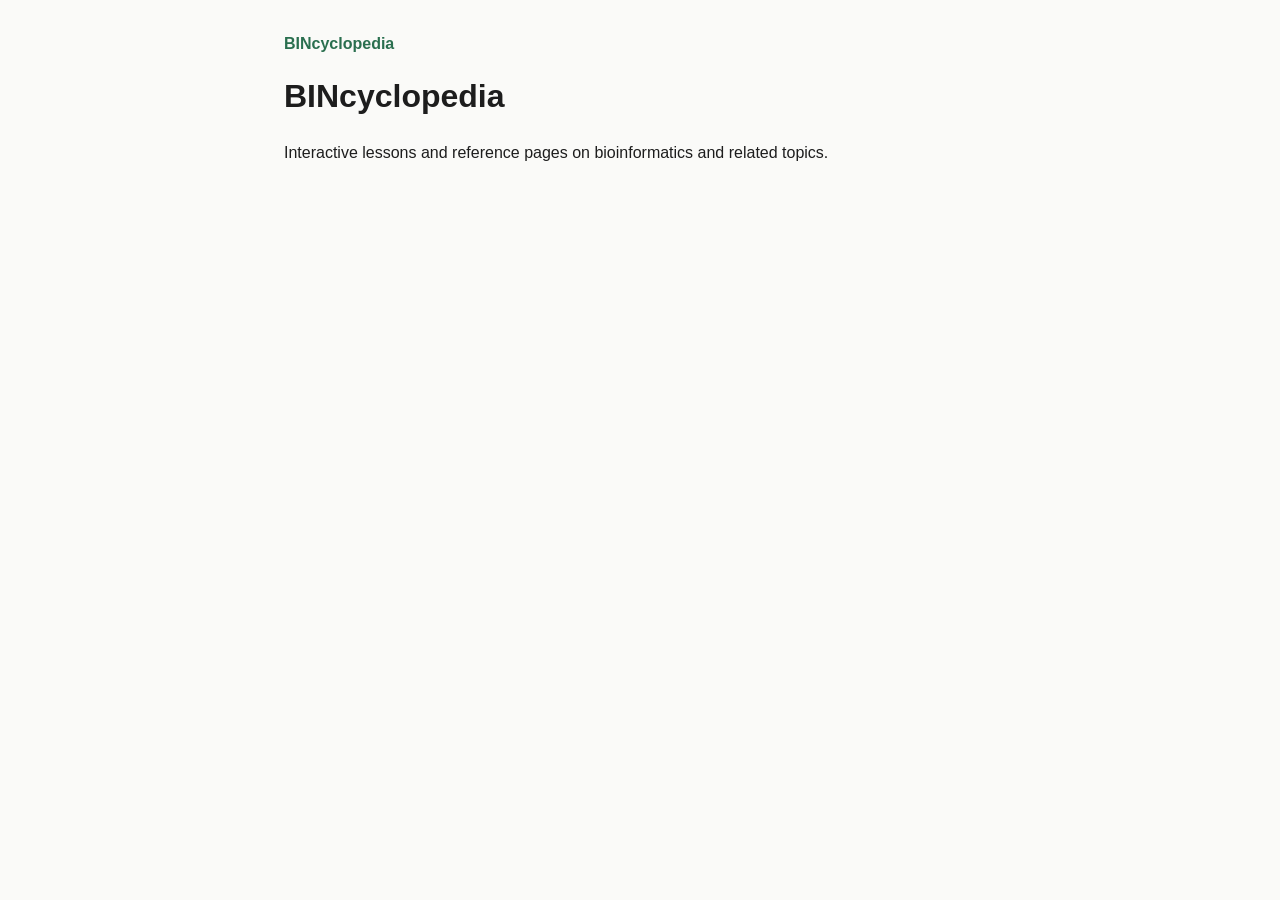
==== index.html @ a0780722 "Scaffold static site essentials: landing page, shared styles, Pages basics" ====
<!DOCTYPE html>
<html lang="en">
<head>
<meta charset="UTF-8">
<meta name="viewport" content="width=device-width, initial-scale=1.0">
<title>BINcyclopedia</title>
<link rel="stylesheet" href="assets/css/style.css">
</head>
<body>
<header>
  <a href="index.html">BINcyclopedia</a>
</header>
<main>
  <h1>BINcyclopedia</h1>
  <p>Interactive lessons and reference pages on bioinformatics and related topics.</p>

  <ul class="lesson-list">
    <!-- lessons go here -->
  </ul>
</main>
</body>
</html>
---- assets/css/style.css ----
:root {
  --bg: #fafaf8;
  --text: #1d1d1d;
  --muted: #666;
  --accent: #2a6f4f;
  --border: #ddd;
}

* {
  box-sizing: border-box;
}

body {
  margin: 0;
  font-family: -apple-system, Segoe UI, Roboto, sans-serif;
  background: var(--bg);
  color: var(--text);
  line-height: 1.5;
}

header {
  padding: 2rem 1.5rem 1rem;
  max-width: 760px;
  margin: 0 auto;
}

header a {
  color: var(--accent);
  text-decoration: none;
  font-weight: 600;
}

main {
  max-width: 760px;
  margin: 0 auto;
  padding: 0 1.5rem 3rem;
}

h1 {
  margin-top: 0;
}

.lesson-list {
  list-style: none;
  padding: 0;
}

.lesson-list li {
  border: 1px solid var(--border);
  border-radius: 8px;
  padding: 1rem;
  margin-bottom: 0.75rem;
}

.lesson-list a {
  color: var(--accent);
  text-decoration: none;
  font-weight: 600;
}

.lesson-list p {
  margin: 0.25rem 0 0;
  color: var(--muted);
  font-size: 0.95rem;
}

.widget {
  border: 1px solid var(--border);
  border-radius: 8px;
  padding: 1.25rem;
  margin: 1.5rem 0;
  background: white;
}

textarea, input {
  font-family: ui-monospace, Consolas, monospace;
  font-size: 1rem;
  width: 100%;
  padding: 0.5rem;
  border: 1px solid var(--border);
  border-radius: 6px;
}

.codon {
  display: inline-block;
  padding: 0.1rem 0.2rem;
  border-radius: 4px;
}

.codon.even { background: #e6f2ec; }
.codon.odd { background: #f2e9e6; }

.aa-sequence {
  font-family: ui-monospace, Consolas, monospace;
  font-size: 1.1rem;
  margin-top: 0.75rem;
  word-break: break-word;
}
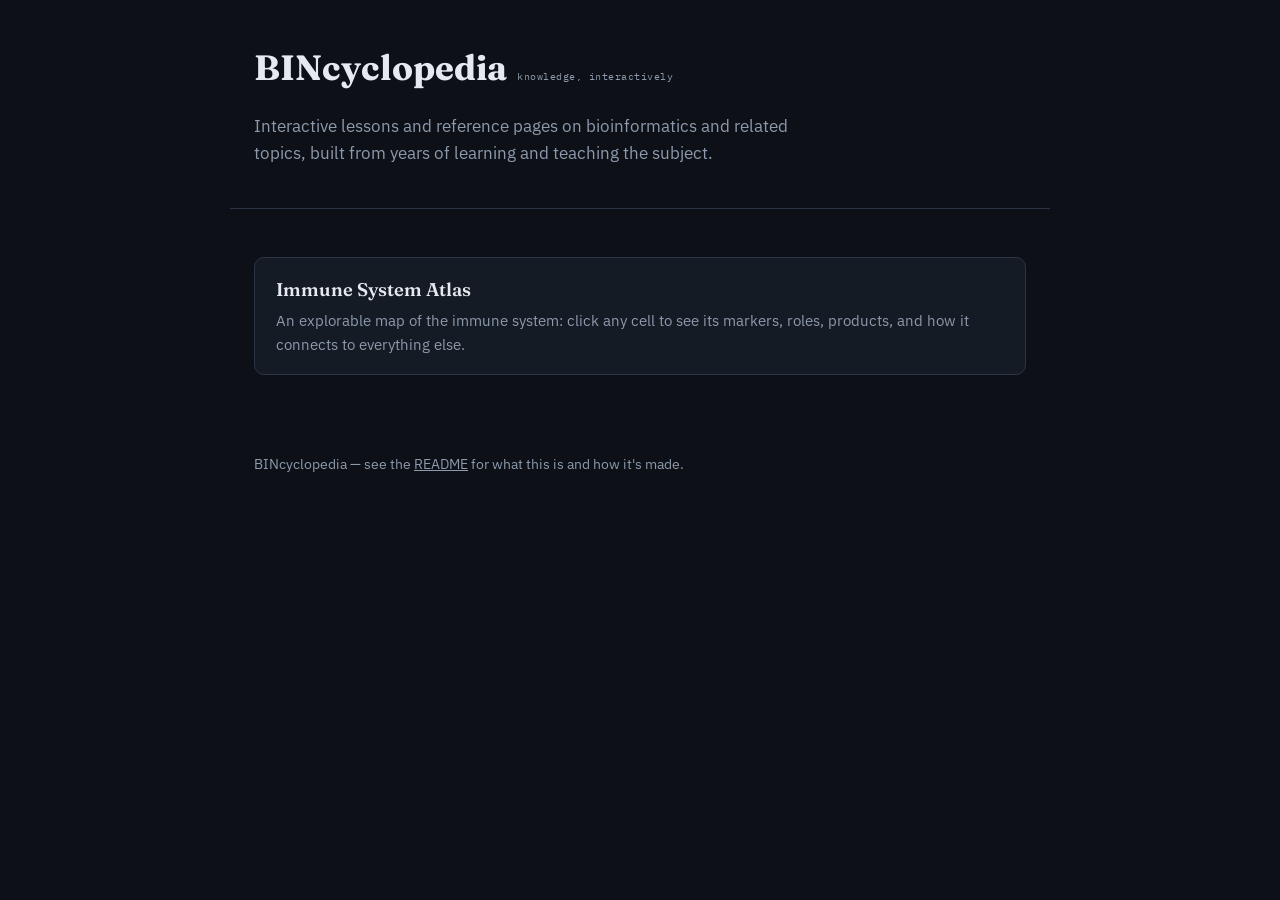
==== commit 6c0b0a78: "Add README sections and Immune System Atlas lesson, restyle site to match" ====
--- a/index.html
+++ b/index.html
@@ -4,19 +4,26 @@
 <meta charset="UTF-8">
 <meta name="viewport" content="width=device-width, initial-scale=1.0">
 <title>BINcyclopedia</title>
+<link rel="preconnect" href="https://fonts.googleapis.com">
+<link rel="preconnect" href="https://fonts.gstatic.com" crossorigin>
+<link href="https://fonts.googleapis.com/css2?family=Fraunces:opsz,wght@9..144,500;9..144,700&family=IBM+Plex+Sans:wght@400;500;600&family=IBM+Plex+Mono:wght@400;500&display=swap" rel="stylesheet">
 <link rel="stylesheet" href="assets/css/style.css">
 </head>
 <body>
 <header>
-  <a href="index.html">BINcyclopedia</a>
+  <h1>BINcyclopedia<small>knowledge, interactively</small></h1>
+  <p class="tagline">Interactive lessons and reference pages on bioinformatics and related topics, built from years of learning and teaching the subject.</p>
 </header>
 <main>
-  <h1>BINcyclopedia</h1>
-  <p>Interactive lessons and reference pages on bioinformatics and related topics.</p>
-
   <ul class="lesson-list">
-    <!-- lessons go here -->
+    <li>
+      <a href="lessons/immune-system-atlas/index.html">Immune System Atlas</a>
+      <p>An explorable map of the immune system: click any cell to see its markers, roles, products, and how it connects to everything else.</p>
+    </li>
   </ul>
 </main>
+<footer>
+  BINcyclopedia &mdash; see the <a href="https://github.com/Gortaf/BINcyclopedia#readme" style="color:inherit">README</a> for what this is and how it's made.
+</footer>
 </body>
 </html>
--- a/assets/css/style.css
+++ b/assets/css/style.css
@@ -1,84 +1,153 @@
 :root {
-  --bg: #fafaf8;
-  --text: #1d1d1d;
-  --muted: #666;
-  --accent: #2a6f4f;
-  --border: #ddd;
+  color-scheme: dark;
+  --bg: #0d1117;
+  --surface: #151b24;
+  --surface-2: #1c2431;
+  --line: #2a3445;
+  --text: #e6e9ef;
+  --muted: #8d99ac;
+  --accent: #f2c14e;
+  --display: "Fraunces", Georgia, serif;
+  --body: "IBM Plex Sans", system-ui, sans-serif;
+  --mono: "IBM Plex Mono", ui-monospace, monospace;
 }
 
 * {
   box-sizing: border-box;
 }
 
+html, body {
+  margin: 0;
+}
+
 body {
-  margin: 0;
-  font-family: -apple-system, Segoe UI, Roboto, sans-serif;
   background: var(--bg);
   color: var(--text);
-  line-height: 1.5;
+  font-family: var(--body);
+  font-size: 15px;
+  line-height: 1.6;
 }
 
 header {
-  padding: 2rem 1.5rem 1rem;
-  max-width: 760px;
+  padding: 2.5rem 1.5rem 1.5rem;
+  max-width: 820px;
   margin: 0 auto;
+  border-bottom: 1px solid var(--line);
 }
 
-header a {
+header a.home-link {
+  display: inline-block;
+  margin-bottom: 0.75rem;
+  color: var(--muted);
+  text-decoration: none;
+  font: 500 12.5px var(--mono);
+  letter-spacing: 0.5px;
+}
+
+header a.home-link:hover {
   color: var(--accent);
-  text-decoration: none;
-  font-weight: 600;
+}
+
+h1 {
+  font-family: var(--display);
+  font-weight: 700;
+  font-size: 2.2rem;
+  margin: 0 0 0.5rem;
+  text-wrap: balance;
+}
+
+h1 small {
+  font-family: var(--mono);
+  font-weight: 400;
+  font-size: 0.6rem;
+  color: var(--muted);
+  margin-left: 10px;
+  letter-spacing: 0.5px;
 }
 
 main {
-  max-width: 760px;
+  max-width: 820px;
   margin: 0 auto;
-  padding: 0 1.5rem 3rem;
+  padding: 1.5rem 1.5rem 4rem;
 }
 
-h1 {
-  margin-top: 0;
+p {
+  color: var(--text);
+}
+
+.tagline {
+  color: var(--muted);
+  font-size: 1.05rem;
+  max-width: 560px;
 }
 
 .lesson-list {
   list-style: none;
   padding: 0;
+  display: grid;
+  gap: 0.9rem;
+  margin-top: 1.5rem;
 }
 
 .lesson-list li {
-  border: 1px solid var(--border);
-  border-radius: 8px;
-  padding: 1rem;
-  margin-bottom: 0.75rem;
+  border: 1px solid var(--line);
+  border-radius: 10px;
+  padding: 1.1rem 1.3rem;
+  background: var(--surface);
+  transition: border-color 0.15s;
+}
+
+.lesson-list li:hover {
+  border-color: var(--accent);
 }
 
 .lesson-list a {
+  color: var(--text);
+  text-decoration: none;
+  font-family: var(--display);
+  font-weight: 600;
+  font-size: 1.15rem;
+}
+
+.lesson-list a:hover {
   color: var(--accent);
-  text-decoration: none;
-  font-weight: 600;
 }
 
 .lesson-list p {
-  margin: 0.25rem 0 0;
+  margin: 0.3rem 0 0;
   color: var(--muted);
-  font-size: 0.95rem;
+  font-size: 0.92rem;
+}
+
+.badge {
+  display: inline-block;
+  font: 500 10.5px var(--mono);
+  letter-spacing: 0.8px;
+  text-transform: uppercase;
+  padding: 2px 9px;
+  border-radius: 4px;
+  color: #0d1117;
+  background: var(--accent);
+  margin-bottom: 0.5rem;
 }
 
 .widget {
-  border: 1px solid var(--border);
-  border-radius: 8px;
+  border: 1px solid var(--line);
+  border-radius: 10px;
   padding: 1.25rem;
   margin: 1.5rem 0;
-  background: white;
+  background: var(--surface);
 }
 
 textarea, input {
-  font-family: ui-monospace, Consolas, monospace;
+  font-family: var(--mono);
   font-size: 1rem;
   width: 100%;
   padding: 0.5rem;
-  border: 1px solid var(--border);
+  border: 1px solid var(--line);
   border-radius: 6px;
+  background: var(--surface-2);
+  color: var(--text);
 }
 
 .codon {
@@ -87,12 +156,21 @@
   border-radius: 4px;
 }
 
-.codon.even { background: #e6f2ec; }
-.codon.odd { background: #f2e9e6; }
+.codon.even { background: rgba(76, 194, 160, 0.18); }
+.codon.odd { background: rgba(238, 118, 80, 0.18); }
 
 .aa-sequence {
-  font-family: ui-monospace, Consolas, monospace;
+  font-family: var(--mono);
   font-size: 1.1rem;
   margin-top: 0.75rem;
   word-break: break-word;
+  color: var(--text);
 }
+
+footer {
+  max-width: 820px;
+  margin: 0 auto;
+  padding: 0 1.5rem 3rem;
+  color: var(--muted);
+  font-size: 0.85rem;
+}
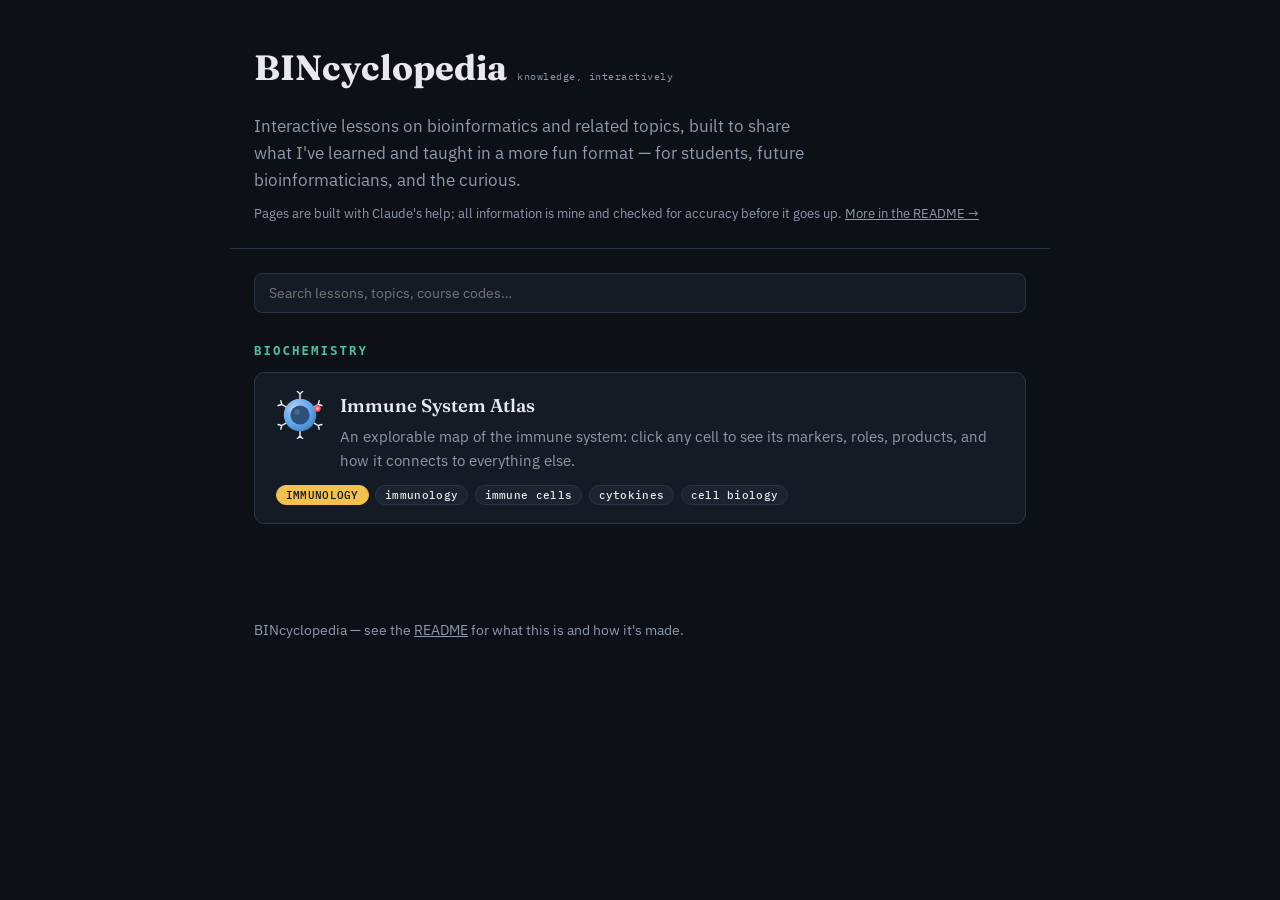
==== commit 1cb63b45: "Add category/tag system, data-driven landing page, and atlas-style lesson icons" ====
--- a/index.html
+++ b/index.html
@@ -12,18 +12,20 @@
 <body>
 <header>
   <h1>BINcyclopedia<small>knowledge, interactively</small></h1>
-  <p class="tagline">Interactive lessons and reference pages on bioinformatics and related topics, built from years of learning and teaching the subject.</p>
+  <p class="tagline">Interactive lessons on bioinformatics and related topics, built to share what I've learned and taught in a more fun format &mdash; for students, future bioinformaticians, and the curious.</p>
+  <p class="disclaimer">Pages are built with Claude's help; all information is mine and checked for accuracy before it goes up. <a href="https://github.com/Gortaf/BINcyclopedia#readme">More in the README &rarr;</a></p>
 </header>
 <main>
-  <ul class="lesson-list">
-    <li>
-      <a href="lessons/immune-system-atlas/index.html">Immune System Atlas</a>
-      <p>An explorable map of the immune system: click any cell to see its markers, roles, products, and how it connects to everything else.</p>
-    </li>
-  </ul>
+  <div class="search-bar">
+    <input id="search" type="search" placeholder="Search lessons, topics, course codes&hellip;" aria-label="Search lessons">
+  </div>
+  <div id="lessons"></div>
 </main>
 <footer>
   BINcyclopedia &mdash; see the <a href="https://github.com/Gortaf/BINcyclopedia#readme" style="color:inherit">README</a> for what this is and how it's made.
 </footer>
+<script src="assets/js/icons.js"></script>
+<script src="assets/js/lessons.js"></script>
+<script src="assets/js/site.js"></script>
 </body>
 </html>
--- a/assets/css/style.css
+++ b/assets/css/style.css
@@ -75,10 +75,66 @@
   color: var(--text);
 }
 
+a {
+  color: var(--accent);
+}
+
 .tagline {
   color: var(--muted);
   font-size: 1.05rem;
   max-width: 560px;
+  margin-bottom: 0.6rem;
+}
+
+.disclaimer {
+  color: var(--muted);
+  font-size: 0.82rem;
+  margin: 0;
+}
+
+.disclaimer a {
+  color: var(--muted);
+  text-decoration: underline;
+}
+
+.disclaimer a:hover {
+  color: var(--accent);
+}
+
+/* Search */
+
+.search-bar {
+  margin-bottom: 1.75rem;
+}
+
+#search {
+  background: var(--surface);
+  border: 1px solid var(--line);
+  border-radius: 8px;
+  color: var(--text);
+  padding: 0.6rem 0.9rem;
+  font: 400 14px var(--body);
+  width: 100%;
+}
+
+#search:focus {
+  outline: 2px solid var(--accent);
+  outline-offset: 1px;
+}
+
+/* Domains and lessons */
+
+.domain {
+  margin-bottom: 2rem;
+}
+
+.domain-title {
+  font-family: var(--mono);
+  font-size: 0.78rem;
+  letter-spacing: 2px;
+  text-transform: uppercase;
+  color: var(--c, var(--accent));
+  margin: 0 0 0.75rem;
 }
 
 .lesson-list {
@@ -86,7 +142,7 @@
   padding: 0;
   display: grid;
   gap: 0.9rem;
-  margin-top: 1.5rem;
+  margin: 0;
 }
 
 .lesson-list li {
@@ -101,23 +157,94 @@
   border-color: var(--accent);
 }
 
-.lesson-list a {
-  color: var(--text);
+.lesson-link {
+  display: flex;
+  gap: 1rem;
+  align-items: flex-start;
   text-decoration: none;
+  color: inherit;
+}
+
+.lesson-icon {
+  flex: none;
+  width: 48px;
+  height: 48px;
+}
+
+.lesson-icon svg {
+  width: 100%;
+  height: 100%;
+  display: block;
+}
+
+.lesson-body {
+  min-width: 0;
+}
+
+.lesson-title {
+  display: block;
+  color: var(--text);
   font-family: var(--display);
   font-weight: 600;
   font-size: 1.15rem;
 }
 
-.lesson-list a:hover {
+.lesson-link:hover .lesson-title {
   color: var(--accent);
 }
 
-.lesson-list p {
+.lesson-body p {
   margin: 0.3rem 0 0;
   color: var(--muted);
   font-size: 0.92rem;
 }
+
+.empty {
+  color: var(--muted);
+}
+
+/* Tags */
+
+.tags {
+  display: flex;
+  flex-wrap: wrap;
+  gap: 0.4rem;
+  margin-top: 0.8rem;
+}
+
+.tag {
+  font: 500 10.5px var(--mono);
+  letter-spacing: 0.3px;
+  padding: 2px 9px;
+  border-radius: 999px;
+  border: 1px solid var(--line);
+  background: var(--surface-2);
+  color: var(--muted);
+  cursor: pointer;
+}
+
+.tag:hover {
+  border-color: var(--accent);
+  color: var(--text);
+}
+
+.tag-category {
+  color: #0d1117;
+  background: var(--accent);
+  border-color: var(--accent);
+  text-transform: uppercase;
+}
+
+.tag-matter {
+  color: var(--text);
+}
+
+.tag-class {
+  color: var(--text);
+  border-style: dashed;
+}
+
+/* Misc shared widgets (used by in-lesson demos) */
 
 .badge {
   display: inline-block;
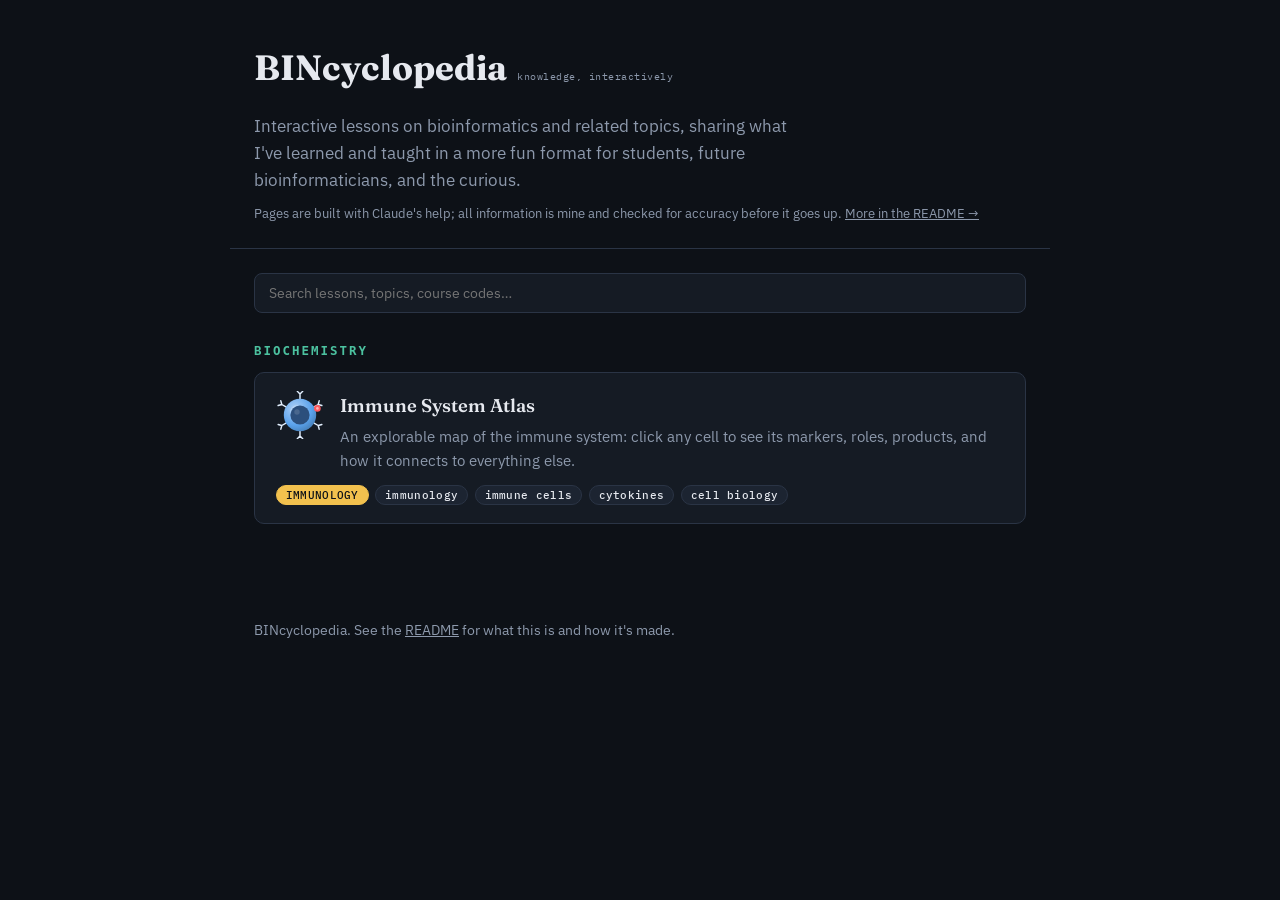
==== commit c6134d69: "Copy-edit README and site text: cut staged contrast and stray em dashes" ====
--- a/index.html
+++ b/index.html
@@ -12,7 +12,7 @@
 <body>
 <header>
   <h1>BINcyclopedia<small>knowledge, interactively</small></h1>
-  <p class="tagline">Interactive lessons on bioinformatics and related topics, built to share what I've learned and taught in a more fun format &mdash; for students, future bioinformaticians, and the curious.</p>
+  <p class="tagline">Interactive lessons on bioinformatics and related topics, sharing what I've learned and taught in a more fun format for students, future bioinformaticians, and the curious.</p>
   <p class="disclaimer">Pages are built with Claude's help; all information is mine and checked for accuracy before it goes up. <a href="https://github.com/Gortaf/BINcyclopedia#readme">More in the README &rarr;</a></p>
 </header>
 <main>
@@ -22,7 +22,7 @@
   <div id="lessons"></div>
 </main>
 <footer>
-  BINcyclopedia &mdash; see the <a href="https://github.com/Gortaf/BINcyclopedia#readme" style="color:inherit">README</a> for what this is and how it's made.
+  BINcyclopedia. See the <a href="https://github.com/Gortaf/BINcyclopedia#readme" style="color:inherit">README</a> for what this is and how it's made.
 </footer>
 <script src="assets/js/icons.js"></script>
 <script src="assets/js/lessons.js"></script>
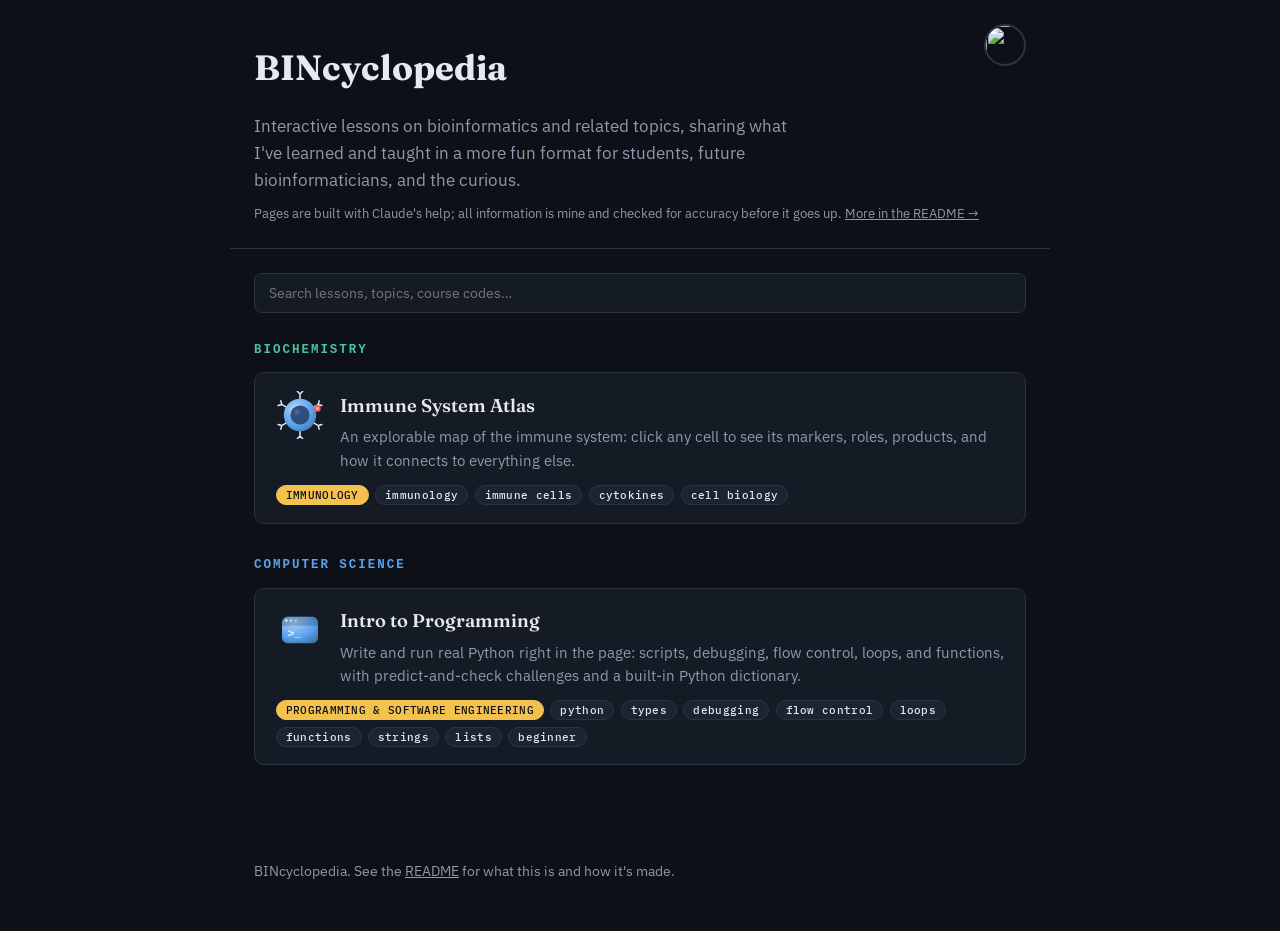
==== commit 87054880: "Add Strings and Lists concepts, author widget, and more visible collapsed sections" ====
--- a/index.html
+++ b/index.html
@@ -11,7 +11,13 @@
 </head>
 <body>
 <header>
-  <h1>BINcyclopedia<small>knowledge, interactively</small></h1>
+  <div class="authors">
+    <a class="author-avatar" href="https://github.com/Gortaf" target="_blank" rel="noopener" aria-label="Gortaf on GitHub">
+      <img src="https://github.com/Gortaf.png?size=80" alt="">
+      <span class="author-bubble">Gortaf, a PhD student in Bioinformatics, building BINcyclopedia to share what I've learned (and taught) in a more fun format.</span>
+    </a>
+  </div>
+  <h1>BINcyclopedia</h1>
   <p class="tagline">Interactive lessons on bioinformatics and related topics, sharing what I've learned and taught in a more fun format for students, future bioinformaticians, and the curious.</p>
   <p class="disclaimer">Pages are built with Claude's help; all information is mine and checked for accuracy before it goes up. <a href="https://github.com/Gortaf/BINcyclopedia#readme">More in the README &rarr;</a></p>
 </header>
--- a/assets/css/style.css
+++ b/assets/css/style.css
@@ -29,10 +29,78 @@
 }
 
 header {
+  position: relative;
   padding: 2.5rem 1.5rem 1.5rem;
   max-width: 820px;
   margin: 0 auto;
   border-bottom: 1px solid var(--line);
+}
+
+.authors {
+  position: absolute;
+  top: 1.5rem;
+  right: 1.5rem;
+}
+
+.author-avatar {
+  position: relative;
+  display: inline-block;
+  width: 42px;
+  height: 42px;
+}
+
+.author-avatar img {
+  display: block;
+  width: 42px;
+  height: 42px;
+  border-radius: 50%;
+  border: 2px solid var(--line);
+  transition: border-color 0.15s;
+}
+
+.author-avatar:hover img,
+.author-avatar:focus-visible img {
+  border-color: var(--accent);
+}
+
+.author-bubble {
+  position: absolute;
+  top: calc(100% + 12px);
+  right: 0;
+  width: 220px;
+  background: var(--surface);
+  border: 1px solid var(--line);
+  border-radius: 10px;
+  padding: 0.65rem 0.85rem;
+  font-size: 12.5px;
+  line-height: 1.45;
+  color: var(--text);
+  opacity: 0;
+  visibility: hidden;
+  transform: translateY(-4px);
+  transition: opacity 0.18s ease, transform 0.18s ease, visibility 0.18s;
+  pointer-events: none;
+  z-index: 10;
+}
+
+.author-bubble::before {
+  content: "";
+  position: absolute;
+  top: -6px;
+  right: 14px;
+  width: 10px;
+  height: 10px;
+  background: var(--surface);
+  border-left: 1px solid var(--line);
+  border-top: 1px solid var(--line);
+  transform: rotate(45deg);
+}
+
+.author-avatar:hover .author-bubble,
+.author-avatar:focus-visible .author-bubble {
+  opacity: 1;
+  visibility: visible;
+  transform: translateY(0);
 }
 
 header a.home-link {
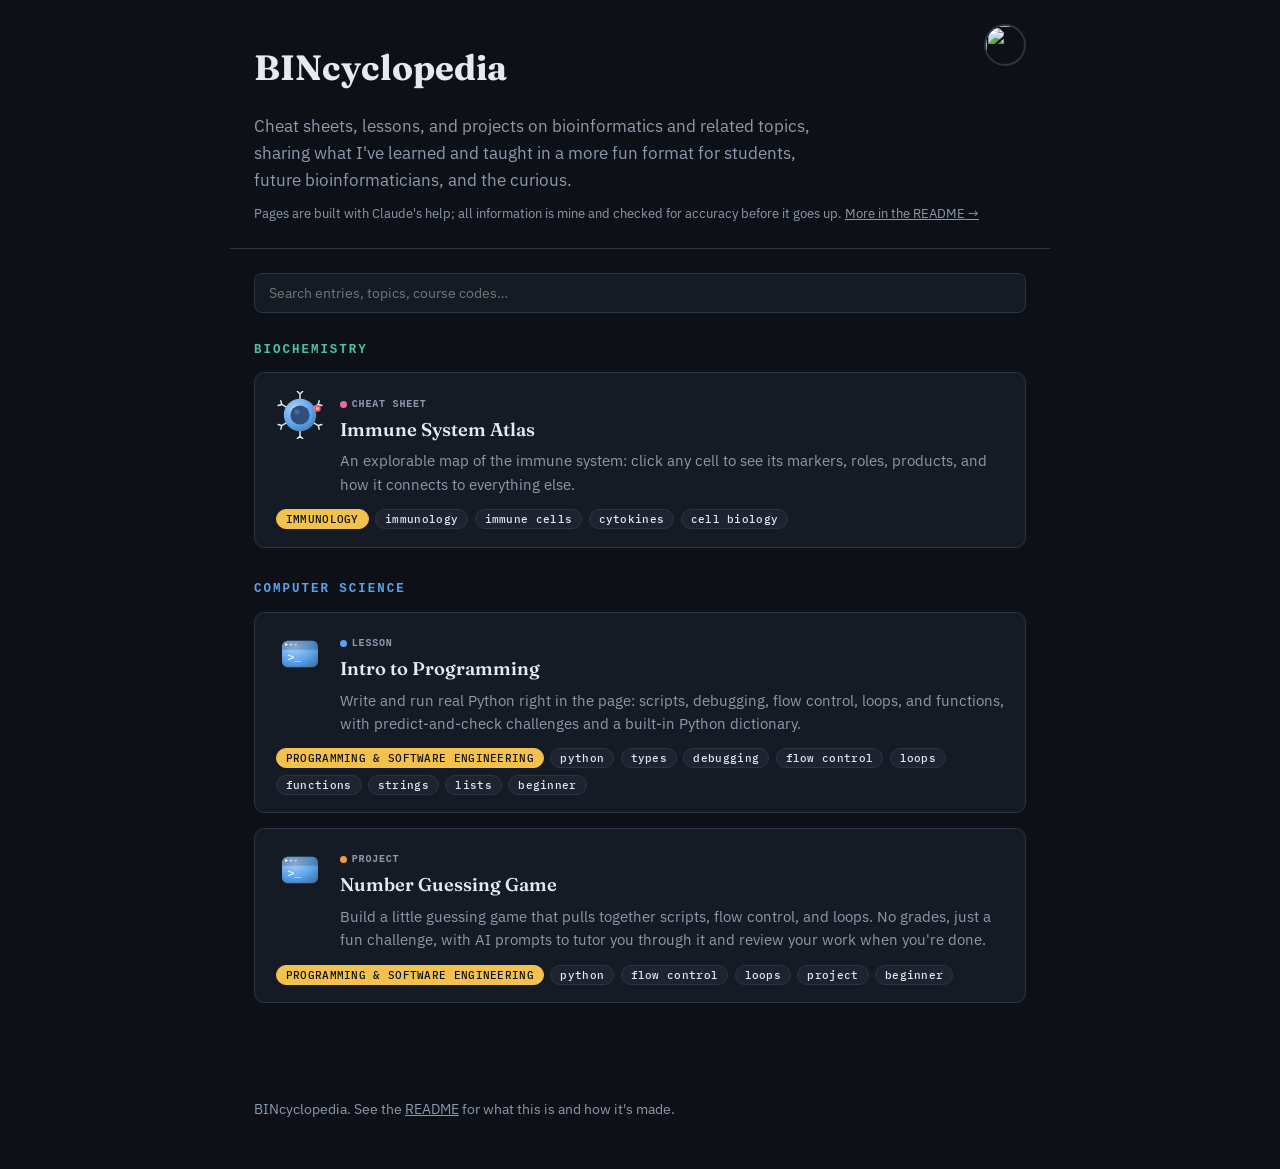
==== commit 0bb5df45: "Add Entries taxonomy (Cheat Sheet/Lesson/Project types) and a Project entry Adds type badges and fil" ====
--- a/index.html
+++ b/index.html
@@ -18,12 +18,12 @@
     </a>
   </div>
   <h1>BINcyclopedia</h1>
-  <p class="tagline">Interactive lessons on bioinformatics and related topics, sharing what I've learned and taught in a more fun format for students, future bioinformaticians, and the curious.</p>
+  <p class="tagline">Cheat sheets, lessons, and projects on bioinformatics and related topics, sharing what I've learned and taught in a more fun format for students, future bioinformaticians, and the curious.</p>
   <p class="disclaimer">Pages are built with Claude's help; all information is mine and checked for accuracy before it goes up. <a href="https://github.com/Gortaf/BINcyclopedia#readme">More in the README &rarr;</a></p>
 </header>
 <main>
   <div class="search-bar">
-    <input id="search" type="search" placeholder="Search lessons, topics, course codes&hellip;" aria-label="Search lessons">
+    <input id="search" type="search" placeholder="Search entries, topics, course codes&hellip;" aria-label="Search entries">
   </div>
   <div id="lessons"></div>
 </main>
--- a/assets/css/style.css
+++ b/assets/css/style.css
@@ -190,7 +190,7 @@
   outline-offset: 1px;
 }
 
-/* Domains and lessons */
+/* Domains and entries */
 
 .domain {
   margin-bottom: 2rem;
@@ -205,7 +205,7 @@
   margin: 0 0 0.75rem;
 }
 
-.lesson-list {
+.entry-list {
   list-style: none;
   padding: 0;
   display: grid;
@@ -213,7 +213,7 @@
   margin: 0;
 }
 
-.lesson-list li {
+.entry-list li {
   border: 1px solid var(--line);
   border-radius: 10px;
   padding: 1.1rem 1.3rem;
@@ -221,11 +221,11 @@
   transition: border-color 0.15s;
 }
 
-.lesson-list li:hover {
+.entry-list li:hover {
   border-color: var(--accent);
 }
 
-.lesson-link {
+.entry-link {
   display: flex;
   gap: 1rem;
   align-items: flex-start;
@@ -233,23 +233,51 @@
   color: inherit;
 }
 
-.lesson-icon {
+.entry-icon {
   flex: none;
   width: 48px;
   height: 48px;
 }
 
-.lesson-icon svg {
+.entry-icon svg {
   width: 100%;
   height: 100%;
   display: block;
 }
 
-.lesson-body {
+.entry-body {
   min-width: 0;
 }
 
-.lesson-title {
+.entry-type {
+  display: inline-flex;
+  align-items: center;
+  gap: 5px;
+  background: none;
+  border: 0;
+  padding: 0;
+  margin-bottom: 0.3rem;
+  font: 600 10px var(--mono);
+  letter-spacing: 0.8px;
+  text-transform: uppercase;
+  color: var(--muted);
+  cursor: pointer;
+}
+
+.entry-type:hover {
+  color: var(--c, var(--accent));
+}
+
+.entry-type::before {
+  content: "";
+  width: 7px;
+  height: 7px;
+  border-radius: 50%;
+  background: var(--c, var(--muted));
+  flex: none;
+}
+
+.entry-title {
   display: block;
   color: var(--text);
   font-family: var(--display);
@@ -257,11 +285,11 @@
   font-size: 1.15rem;
 }
 
-.lesson-link:hover .lesson-title {
+.entry-link:hover .entry-title {
   color: var(--accent);
 }
 
-.lesson-body p {
+.entry-body p {
   margin: 0.3rem 0 0;
   color: var(--muted);
   font-size: 0.92rem;
